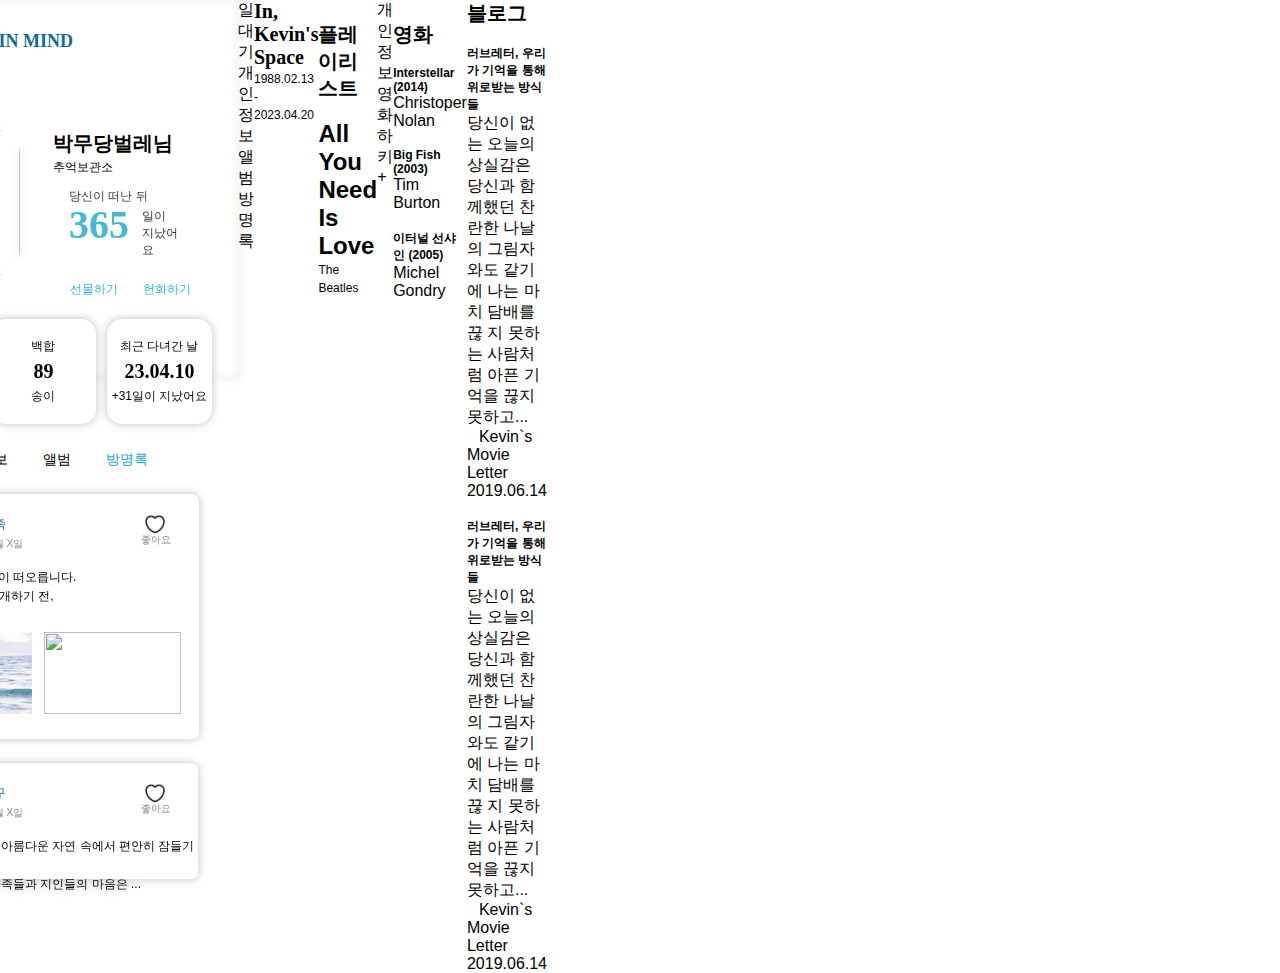
==== index.html @ 976b5503 "Merge pull request #5 from dmfgggg/dahyun" ====
<!DOCTYPE html>
<html lang="ko">

<head>
    <meta charset="UTF-8">
    <meta http-equiv="X-UA-Compatible" content="IE=edge">
    <meta name="viewport" content="width=device-width, initial-scale=1.0">

    <title>LikeLion IDEATON</title>
    <link rel="stylesheet" href="https://cdnjs.cloudflare.com/ajax/libs/font-awesome/5.15.3/css/all.min.css" />
    <link rel="stylesheet" href="style/info.css">
    <link rel="stylesheet" href="style/index.css">
</head>

<body>
    <div class="main_banner">
        <div class="title__section">
            <i class="fa-solid fa-bars"></i>
            <h2 class="logo">IN MIND</h2>
        </div>
        <!-- Image__section -->
        <div class="image__section">
            <img class="rectangle" src="/imgs/Rectangle.png" alt="">
            <img class="profile__image" src="/imgs/profile.png" alt="">
            <div>
                <h1 class="title kbolder">박무당벌레님</h1>
                <span class="subtitle kbolder">추억보관소</span>
                <div class="day__section">
                    <span class="day__check">당신이 떠난 뒤</span>
                    <div class="day__title">
                        <h5 class="day__detail">365</h5>
                        <div class="day__description">
                            <span>일이<br>지났어요</span>
                        </div>
                    </div>
                </div>
                <div class="gift__section">
                    <button class="gift__button">
                        <span>선물하기</span>
                    </button>
                    <button class="gift__button">
                        <span>헌화하기</span>
                    </button>

                </div>
            </div>
            <div class="box__section">
                <div class="day__box">
                    <span class="box__title">방명록</span>
                    <h4 class="box__content title kbolder">36</h4>
                    <span class="box__description">분이 남기셨어요</span>
                </div>
                <div class="day__box">
                    <span class="box__title">백합</span>
                    <h4 class="box__content title kbolder">89</h4>
                    <span class="box__description">송이</span>
                </div>
                <div class="day__box">
                    <span class="box__title">최근 다녀간 날</span>
                    <h4 class="box__content title kbolder">23.04.10</h4>
                    <span class="box__description">+31일이 지났어요</span>
                </div>
            <!-- Category__section -->
            </div>

            <div class="box__category">
                <p class="category">일대기</p>
                <p class="category">개인정보</p>
                <p class="category">앨범</p>
                <p class="category__btn">방명록</p>
            </div>
            <div class="box__guest">
                <!-- <span class="circle" >
                    <img class="guest__profile"src=/imgs/guest1crop.jpg alt="">
                </span> -->
                <div class="guest__intro">
                    <img class="guest__profile"src=/imgs/guest1crop.png alt="">
                    <div class="guest__info col">
                        <span class="context1 context3">⭐님</span>
                        <span class="context1_bold ">가족</span>
                        <img class="heart"src=/imgs/heart.png><br>
                        <span class="context2 context3 grey">202X년 X월 X일</span>
                        <span class="context2 grey good">좋아요</span> 
                    </div>
                </div>
                  
                <div class="guest__text">
                    <span class="context1">
                        당신을 생각하면 봄이 떠오릅니다.<br>
                        4월 초 아직 봄이 만개하기 전,</span><br>
                    <span class="context1 grey">더보기</span>
                <div class="image__box">
                    <img class="image__family" src=/imgs/가족1.jpg >
                    <img class="image__family" src=/imgs/가족2.jpg >
                </div>
                </div>
                      
            </div>
            <div class="box__guest2">
                <!-- <div class="circle" >
                    <img class="guest__profile"src=/imgs/guest2.jpg>
                </div> -->
                <div class="guest__intro">
                    <img class="guest__profile"src=/imgs/guest2crop.png alt="">
                    <div class="guest__info col">
                        <span class="context1 context3">❤️님</span>
                        <span class="context1_bold">친구</span>
                        <img class="heart"src=/imgs/heart.png><br>
                        <span class="context2 context3 grey">202X년 X월 X일</span>
                        <span class="context2 grey good">좋아요</span><br>
                    
                    </div>
                </div>
                  
                <div class="guest__text">
                    <span class="context1">
                        사랑하는 내 친구가 아름다운 자연 속에서 편안히 잠들기를 <br>
                        바랍니다. 친구의 가족들과 지인들의 마음은 ... </span>
                </div>
            </div>
        </span>

        </div>
    </div>
    <!-- 공백 -->
    <div class="margin"></div>
    <!-- NAVIGATION -->
    <div class="tab">
        <li>일대기</li>
        <li class="now">개인정보</li>
        <li>앨범</li>
        <li>방명록</li>
    </div>

    
    <!-- INFO SECTION -->
    <div class="info">
        <h1 class="title Ebolder info__title">In, Kevin's Space</h1>
        <span class="subtitle info__description">1988.02.13 - 2023.04.20</span>
    </div>
    <!-- Playlist -->
    <div class="playlist">
        <div class="playlist__title">
            <i class="fa-solid fa-compact-disc"></i>
            <h4 class="title kbolder">플레이리스트</h4>
        </div>
        <div class="playlist__widget">
            <img class="album" src="imgs/album.jpeg" alt="">
            <img class="record" src="imgs/lppan.png" alt="">
            <div class="playlist__info">
                <h2 class="music__title">All You Need Is Love</h2>
                <span class="music__writer subtitle">The Beatles</span>
                <div class="playbar">
                    <i class="fa-solid fa-backward-fast"></i>
                    <i class="fa-solid fa-pause"></i>
                    <i class="fa-solid fa-forward-fast"></i>
                </div>
            </div>
        </div>
    </div>
    <div class="bordersection">
    </div>

    <div class="info__nav">
        <li class="info__btn">개인정보</li>
        <li class="info__clicked">영화</li>
        <li class="info__btn">하키</li>
        <li class="info__btn">+</li>
    </div>
    <!-- 영화 파트 -->

    <div class="movie__section">
        <div class="section__title">
            <i class="fa-solid fa-film"></i>
            <h4 class="title kbolder">영화</h4>
        </div>
        <div class="card__section">
            <div class="movie__card">
                <img class="movie__img" src="imgs/Interstellar.jpeg" alt="">
                <div class="movie__description">
                    <h4 class="movie__title subtitle">Interstellar (2014)</h4>
                    <span class="movie__director">Christoper Nolan</span>
                </div>
            </div>

            <div class="movie__card">
                <img class="movie__img" src="imgs/bigfish.jpeg" alt="">
                <div class="movie__description">
                    <h4 class="movie__title subtitle">Big Fish (2003)</h4>
                    <span class="movie__director">Tim Burton</span>
                </div>
            </div>
            <div class="movie__card">
                <img class="movie__img" src="imgs/eternal.jpeg" alt="">
                <div class="movie__description">
                    <h4 class="movie__title subtitle">이터널 선샤인 (2005)</h4>
                    <span class="movie__director">Michel Gondry</span>
                </div>
            </div>
        </div>

    </div>
    <!-- border -->
    <div class="bordersection"></div>
    <!-- blog -->
    <div class="blog__section">
        <div class="section__title">
            <i class="fa-regular fa-pen-to-square"></i>
            <h4 class="title kbolder">블로그</h4>
        </div>
        <div class="blog__card">
            <img class="blog__image" src="imgs/loveletter.jpeg" alt="">
            <div class="blog__description">
                <h4 class="subtitle">
                    러브레터, 우리가 기억을 통해 위로받는 방식들
                </h4>
                <p class="blog__summary">
                    당신이 없는 오늘의 상실감은 당신과 함께했던 찬란한 나날의 그림자와도 같기에 나는 마치 담배를 끊 지 못하는 사람처럼 아픈 기억을 끊지 못하고...
                </p>
                <div class="blog__writer">
                    <span class="sns">
                        <i class="fa-brands fa-blogger"></i>Kevin`s Movie Letter
                    </span>
                    <span class="date">2019.06.14</span>
                </div>
            </div>
        </div>

        <div class="blog__card">
            <img class="blog__image" src="imgs/loveletter.jpeg" alt="">
            <div class="blog__description">
                <h4 class="subtitle">
                    러브레터, 우리가 기억을 통해 위로받는 방식들
                </h4>
                <p class="blog__summary">
                    당신이 없는 오늘의 상실감은 당신과 함께했던 찬란한 나날의 그림자와도 같기에 나는 마치 담배를 끊 지 못하는 사람처럼 아픈 기억을 끊지 못하고...
                </p>
                <div class="blog__writer">
                    <span class="sns">
                        <i class="fa-brands fa-blogger"></i>Kevin`s Movie Letter
                    </span>
                    <span class="date">2019.06.14</span>
                </div>
            </div>
        </div>
    </div>

    <script src="https://kit.fontawesome.com/4b1b744422.js" crossorigin="anonymous"></script>
</body>

</html>
---- style/info.css ----
:root {
    --primary: #19A7CE;
    --primary_darky: #146C94;
    --textgray: #908787;
    --black: #000000;
    --white: #ffffff;
}

* {
    padding: 0;
    margin: 0;
    box-sizing: border-box;
}

li,
ul {
    list-style: none;
}

.bordersection {
    display: flex;
    justify-content: center;
    width: 100%;
    height: 0.5px;
    background-color: var(--primary);
    margin-top: 30px;
}

/* English font - regular */
@font-face {
    font-family: 'ENG_regular';
    unicode-range: U+0000-007F;
    src: url('/fonts/NotoSans-Regular.ttf');
}

@font-face {
    font-family: 'ENG_lighter';
    src: url('/fonts/NotoSans-Light.ttf');
}

/* English font - bold */
@font-face {
    font-family: 'ENG_bold';
    src: url('/fonts/NotoSans-Bold.ttf');
}

/* Korean font - regular */
@font-face {
    font-family: 'KR_regular';
    unicode-range: U+AC00-D7AF;
    src: url('/fonts/NotoSansKR-Regular.otf');
}

@font-face {
    font-family: 'KR_thin';
    unicode-range: U+0000-007F;
    src: url('/fonts/NotoSansKR-Thin.otf');
}

/* Korean font - bold */
@font-face {
    font-family: 'KR_bold';
    unicode-range: U+AC00-D7AF;
    src: url('/fonts/NotoSansKR-Bold.otf');
}

@font-face {
    font-family: 'KR_lighter';
    unicode-range: U+AC00-D7AF;
    src: url('/fonts/NotoSansKR-Light.otf');
}

/* Apply the font families to the respective language scripts */
* {
    padding: 0;
    margin: 0;
    box-sizing: border-box;
}

:root {
    width: 393px;
    height: 852px;
}

body {
    font-family: 'ENG_regular', 'KR_regular', sans-serif;
}

/* 한글인데 bold,light적용시켜주려면 다음 클래스 적용 */
.kbolder {
    font-family: 'KR_bold';
}

.klighter {
    font-family: 'KR_lighter';
}

/* 영어인데 bold,light적용시켜주려면 다음 클래스 적용 */
.Ebolder {
    font-family: 'ENG_bold';
}

.Elighter {
    font-family: 'ENG_lighter';
}


h1 {
    font-size: 20px;

}

.title {
    font-size: 20px;
}

.subtitle {
    font-size: 12px;
}

.category {
    font-size: 14px;
}

.context1 {
    font-size: 12px;
}

.context2 {
    font-size: 10px;
}


/* mainBanner */

.main_banner {
    width: 393px;
    height: 379px;
    position: relative;
    padding: 29px 29px 0px 29px;
    /* 80% */
}

.rectangle {
    object-fit: cover;
    position: absolute;
    top: 0;
    left: 0;
    width: 393px;
    height: 379px;
    z-index: -1;
    filter: blur(3px);
}



.title__section {
    display: flex;
    width: 204px;
    height: 24px;
    justify-content: flex-start;
    gap: 110px;
    align-items: center;
}

.fa-solid {
    font-size: 18px;
}

.logo {
    text-align: center;
    color: var(--primary_darky);
    font-size: 18px;
    font-family: 'ENG_bold';
}

.image__section {
    display: flex;
    margin-top: 77px;
    gap: 33px;
}

.profile__image {
    width: 145px;
    height: 145px;
    object-fit: cover;
    border-radius: 24px;
    filter: drop-shadow(0px 0px 4px rgba(0, 0, 0, 0.25));
}

.day__section {
    width: 156px;
    height: 76px;
    background-color: var(--white);
    opacity: 0.8;
    border-radius: 10px;
    padding-top: 2px;
    padding-left: 16px;
    padding-bottom: 12px;
    padding-right: 13px;
    margin-top: 8px;
}

.day__check {
    font-size: 12px;
}

.day__title {
    display: flex;
    align-items: center;
    gap: 13px;
}

.day__detail {
    font-family: 'KR_thin';
    font-size: 40px;
    line-height: 40px;
    color: var(--primary);
}

.day__description {
    width: 45px;
    height: 34px;
    font-size: 12px;
}

.gift__section {
    margin-top: 16px;
    width: 156px;
    display: flex;
    justify-content: center;
    gap: 8px;

}


.gift__button {
    display: flex;
    align-items: center;
    justify-content: center;
    width: 65px;
    height: 26px;
    border-radius: 99px;
    font-size: 12px;
    font-family: 'KR_bold';
    color: var(--primary);
    background-color: var(--white);
    opacity: 0.85;
    border: none;

}



.box__section {
    position: absolute;
    bottom: -45px;
    display: flex;
    gap: 11px;

}

.day__box {
    width: 105px;
    height: 105px;
    background-color: var(--white);
    border-radius: 15px;
    display: flex;
    flex-direction: column;
    align-items: center;
    justify-content: center;
    gap: 5px;
    filter: drop-shadow(0px 0px 4px rgba(0, 0, 0, 0.25));
}

.box__title {
    font-size: 12px;
    font-family: 'KR_bold';
}

.box__description {
    font-size: 12px;
}


.box__category {
    position: absolute;
    bottom: -90px;
    display: flex;
    gap: 35px;
}

.hr2 {
    border : 0;
    background-color: #19A7CE;
    width: 55px;
    height: 2px;
    position: absolute;
    left: 233px;
    top: 479px;
}

.box__guest {
    width: 324px;
    height: 245px;
    background-color: #ffffff;
    border-radius: 7px;
    position:absolute;
    bottom: -360px;
    filter: drop-shadow(0px 0px 4px rgba(0, 0, 0, 0.25));
}

.box__guest2 {
    position: absolute;
    width: 323px;
    height: 116px;
    background-color: #ffffff;
    border-radius: 7px;
    bottom: -500px;
    filter: drop-shadow(0px 0px 4px rgba(0, 0, 0, 0.25));
}

.guest__intro {
    padding-left: 20px;
    padding-top: 20px;
    display : flex;
}


.guest__text {
    padding-left: 20px;
    padding-top: 2px;
}

.guest__heart {
    padding-top: 20px;
}

hr {
    border : 0;
    background-color: #19A7CE;
    width: 286.86px;
    height: 1px;
    position: absolute;
    left: 20px;
}



.heart {
    height: 20px;
    position: absolute;
    left: 270px;
}

.good {
    position: absolute;
    left: 266px;
}
/* 
.circle {
    width: 51px;
    height: 51px;
} */


 .guest__profile {
    width: 51px;
    height: 51px;
} 

.image__box {
    position: absolute;
    bottom: 25px;
    display: flex;
    gap: 12px;
}

.image__family{
    width: 137px;
    height: 82px;
=======
/* tab */

.margin {
    width: 100%;
    height: 81px;
}

.tab {
    display: flex;
    padding-left: 29px;
    padding-right: 29px;
    gap: 30px;
}

.tab li {
    font-size: 14px;
}

.now {
    font-family: 'KR_bold';
    color: var(--primary);
    text-decoration: underline;
    text-underline-offset: 5px;
    text-decoration-thickness: 2px;
}

/* info */

.info {
    width: 100%;
    margin-top: 32px;
    padding-left: 29px;
    padding-right: 29px;
}

.info__title {
    color: var(--primary_darky);
}

.info__description {
    color: var(--primary);
}



.playlist {
    display: flex;
    flex-direction: column;
    gap: 15px;
    width: 100%;
    padding-left: 29px;
    padding-right: 29px;
}

.playlist__title {
    margin-top: 27px;
    display: flex;
    align-items: center;
    gap: 6px;
    color: var(--primary_darky);
}

.playlist__widget {
    width: 100%;
    height: 116px;
    border-radius: 10px;
    box-shadow: 0px 0px 4px rgba(0, 0, 0, 0.25);
    display: flex;
    padding-top: 15px;
    padding-bottom: 15px;
    padding-left: 15px;
    padding-right: 15px;
    position: relative;
    gap: 55px;
}

.album {
    object-fit: cover;
    width: 90px;
    height: 90px;
    border-radius: 10px;
    filter: drop-shadow(4px 2px 4px rgba(0, 0, 0, 0.2));
}

.record {
    width: 90px;
    height: 90px;
    object-fit: contain;
    position: absolute;
    left: 60px;
    z-index: -1;
}


.playlist__info {
    display: flex;
    flex-direction: column;
    justify-content: center;
    align-items: center;
    gap: 3px;
}

.music__title {
    font-size: 15px;
}

.music__writer {
    color: var(--textgray);
}

.playbar {
    display: flex;
    margin-top: 4px;
    gap: 22px;
}

.playbar i {
    font-size: 23px;
}


.info__nav {
    margin-top: 18px;
    display: flex;
    padding-left: 29px;
    padding-right: 29px;
    gap: 10px;
}

.info__btn {
    display: flex;
    align-items: center;
    justify-content: center;
    width: 70px;
    border-radius: 99px;
    height: 25px;
    padding: 4px;
    border: 0.5px solid var(--textgray);
    font-size: 14px;
    font-family: 'KR_lighter';
    color: var(--textgray);
}

.info__clicked {
    display: flex;
    align-items: center;
    justify-content: center;
    border-radius: 99px;
    width: 70px;
    font-size: 14px;
    color: var(--primary);
    border: 1px solid var(--primary);
}

/* MOVIE SECTION */

.movie__section {
    margin-top: 23px;
    padding-left: 29px;
    padding-right: 29px;
}


.card__section {
    display: flex;
    padding-bottom: 12px;
    gap: 15px;
    overflow: scroll;
}

.movie__card {
    display: flex;
    width: 118px;
    flex-direction: column;

}

.movie__img {
    width: 118px;
    height: 175px;
    object-fit: cover;
    border-radius: 10px;
    filter: drop-shadow(0px 0px 4px rgba(0, 0, 0, 0.25));
}


.section__title {
    display: flex;
    align-items: center;
    gap: 6px;
    color: var(--primary_darky);
    margin-bottom: 15px;
}

.movie__description {
    display: flex;
    flex-direction: column;
    justify-content: center;
    align-items: center;
}

.movie__title {}

.movie__director {
    font-size: 10px;
    color: var(--textgray);
}

/* BLOG SECTION */

.blog__section {
    display: flex;
    flex-direction: column;
    position: relative;
    margin-top: 23px;
    padding-left: 29px;
    padding-right: 29px;
}

.blog__card {
    display: flex;
    width: 370px;
    height: 100px;
    gap: 7px;
    padding-right: 20px;
    box-shadow: 0px 0px 4px rgba(0, 0, 0, 0.25);
    margin-bottom: 15px;
    overflow: hidden;
}

.blog__image {
    width: 85px;
    height: 100px;
    object-fit: cover;
}

.blog__description {
    display: flex;
    height: 100px;
    flex-direction: column;
    justify-content: space-between;
    padding-bottom: 5px;
    padding-top: 5px;
}

.blog__summary {
    font-size: 10px;
    color: var(--textgray);
}


.blog__writer {
    display: flex;
    justify-content: space-between;
    align-items: center;
    font-size: 10px;
    font-family: 'KR_thin';
}

.sns {
    color: var(--primary);
}

.date {
    color: var(--textgray);

}
---- style/index.css ----
:root {
    --primary: #19A7CE;
    --primary_darky: #146C94;
    --textgray: #908787;
    --black: #000000;
    --white: #ffffff;
}

/* English font - regular */
@font-face {
    font-family: 'ENG_regular';
    unicode-range: U+0000-007F;
    src: url('/fonts/NotoSans-Regular.ttf');
}

@font-face {
    font-family: 'ENG_lighter';
    unicode-range: U+0000-007F;
    src: url('/fonts/NotoSans-Light.ttf');
}

/* English font - bold */
@font-face {
    font-family: 'ENG_bold';
    unicode-range: U+0000-007F;
    src: url('/fonts/NotoSans-Bold.ttf');
}

/* Korean font - regular */
@font-face {
    font-family: 'KR_regular';
    unicode-range: U+AC00-D7AF;
    src: url('/fonts/NotoSansKR-Regular.otf');
}

/* Korean font - bold */
@font-face {
    font-family: 'KR_bold';
    src: url('/fonts/NotoSansKR-Bold.otf');
}


@font-face {
    font-family: 'KR_lighter';
    unicode-range: U+AC00-D7AF;
    src: url('/fonts/NotoSansKR-Light.otf');
}

/* Apply the font families to the respective language scripts */
* {
    padding: 0;
    margin: 0;
    box-sizing: border-box
}

:root {
    width: 393px;
    height: 852px;
}

body {
    font-family: 'ENG_regular', 'KR_regular', sans-serif;
    width: 393px;
    height: 852px;
    display: flex;
    justify-content: center;
    /* border: 1px solid black; */

}

/* 한글인데 bold,light적용시켜주려면 다음 클래스 적용 */
.kbolder {
    font-family: 'KR_bolder';
}

.klighter {
    font-family: 'KR_lighter';
}

/* 영어인데 bold,light적용시켜주려면 다음 클래스 적용 */
.Ebolder {
    font-family: 'ENG_bolder';
}

.Elighter {
    font-family: 'ENG_lighter';
}


h1 {
    font-size: 20px;

}

.title {
    font-size: 20px;
}

.subtitle {
    font-size: 12px;
}

.category {
    font-size: 14px;
    background-color: var(--white);
}

.context1 {
    font-size: 12px;
}

.context2 {
    font-size: 10px;
}

.category__btn {
    font-size:  14px;
    font-family: 'KR_bold';
    src: url('/fonts/NotoSansKR-Bold.otf');
    color: #19A7CE;
    background-color: var(--white); 
}

/* .category__btn {
    font-size:  14px;
    font-family: 'KR_regular';
    unicode-range: U+AC00-D7AF;
    src: url('/fonts/NotoSansKR-Regular.otf');
    color:#000000;
    background-color: var(--white); 
}

.category__btn :active{
    font-size:  14px;
    font-family: 'KR_bold';
    unicode-range: U+AC00-D7AF;
    src: url('/fonts/NotoSansKR-Bold.otf');
    color:#19A7CE;
    background-color: var(--white); 
}

.category__btn :visited{
    font-size:  14px;
    font-family: 'KR_bold';
    unicode-range: U+AC00-D7AF;
    src: url('/fonts/NotoSansKR-Bold.otf');
    color:#19A7CE;
    background-color: var(--white); 

} */

.context3 {
    margin-left: 5px;
}

.context1_bold {
    font-family : 'KR_bold';
    src: url('/fonts/NotoSansKR-Bold.otf');
    font-size: 12px;
    color: #146C94;
}

.grey{
    color: #908787;
}
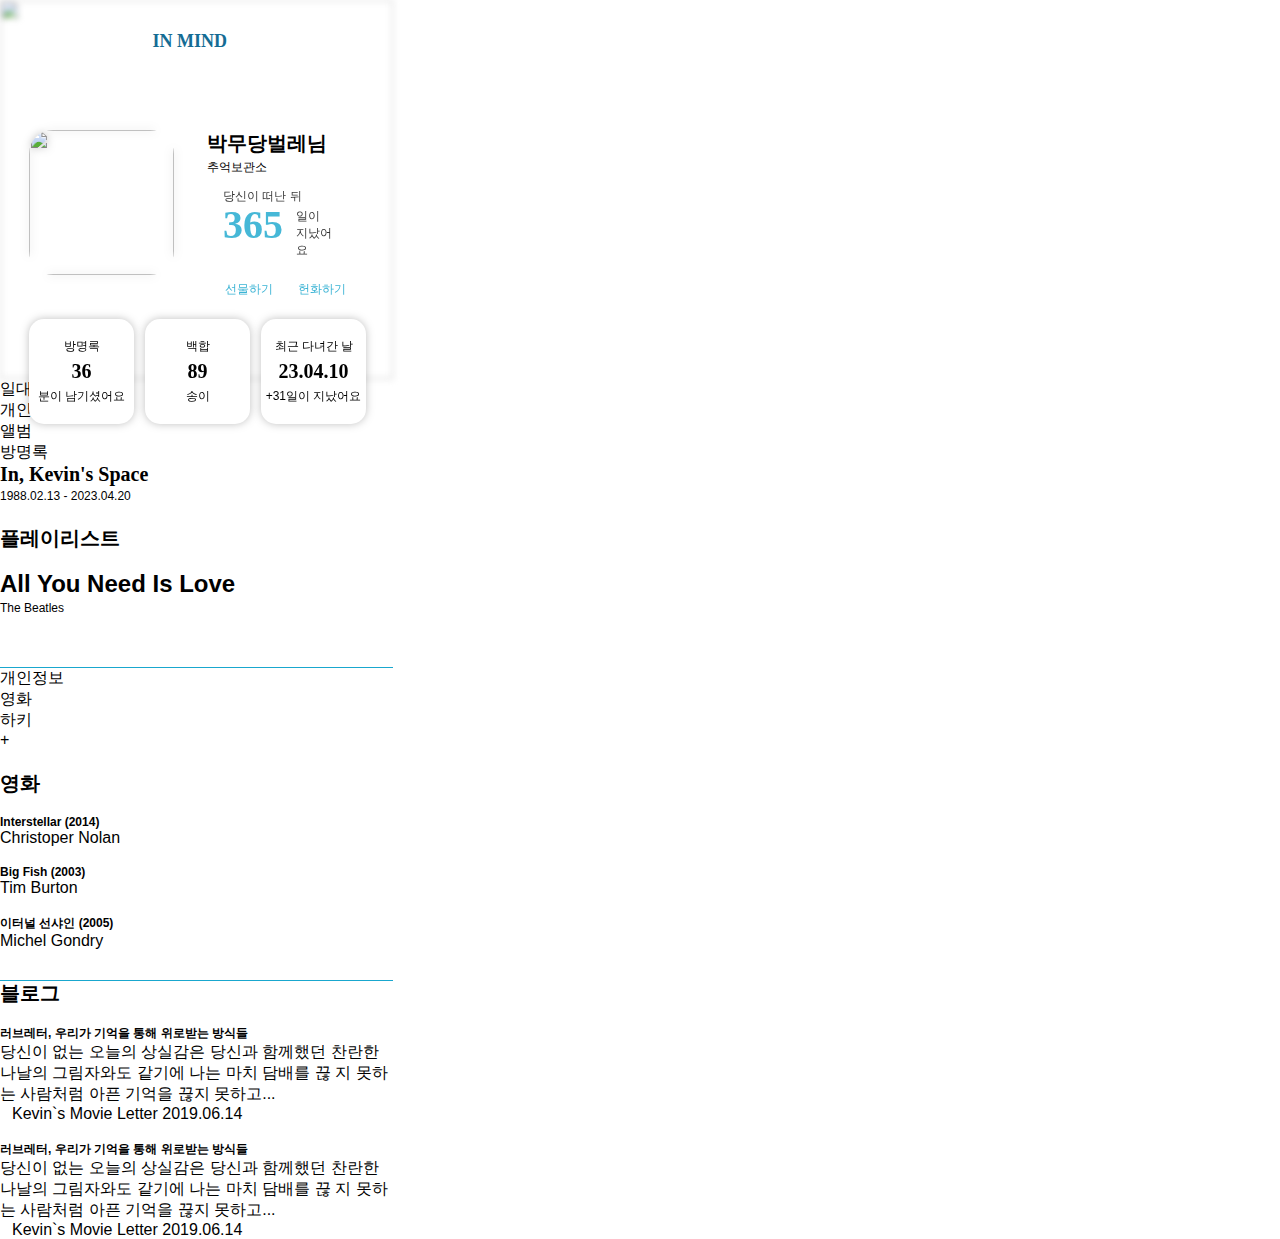
==== commit 10ac6fc2: "yeonsoo the end" ====
--- a/index.html
+++ b/index.html
@@ -9,7 +9,6 @@
     <title>LikeLion IDEATON</title>
     <link rel="stylesheet" href="https://cdnjs.cloudflare.com/ajax/libs/font-awesome/5.15.3/css/all.min.css" />
     <link rel="stylesheet" href="style/info.css">
-    <link rel="stylesheet" href="style/index.css">
 </head>
 
 <body>
@@ -60,66 +59,7 @@
                     <h4 class="box__content title kbolder">23.04.10</h4>
                     <span class="box__description">+31일이 지났어요</span>
                 </div>
-            <!-- Category__section -->
             </div>
-
-            <div class="box__category">
-                <p class="category">일대기</p>
-                <p class="category">개인정보</p>
-                <p class="category">앨범</p>
-                <p class="category__btn">방명록</p>
-            </div>
-            <div class="box__guest">
-                <!-- <span class="circle" >
-                    <img class="guest__profile"src=/imgs/guest1crop.jpg alt="">
-                </span> -->
-                <div class="guest__intro">
-                    <img class="guest__profile"src=/imgs/guest1crop.png alt="">
-                    <div class="guest__info col">
-                        <span class="context1 context3">⭐님</span>
-                        <span class="context1_bold ">가족</span>
-                        <img class="heart"src=/imgs/heart.png><br>
-                        <span class="context2 context3 grey">202X년 X월 X일</span>
-                        <span class="context2 grey good">좋아요</span> 
-                    </div>
-                </div>
-                  
-                <div class="guest__text">
-                    <span class="context1">
-                        당신을 생각하면 봄이 떠오릅니다.<br>
-                        4월 초 아직 봄이 만개하기 전,</span><br>
-                    <span class="context1 grey">더보기</span>
-                <div class="image__box">
-                    <img class="image__family" src=/imgs/가족1.jpg >
-                    <img class="image__family" src=/imgs/가족2.jpg >
-                </div>
-                </div>
-                      
-            </div>
-            <div class="box__guest2">
-                <!-- <div class="circle" >
-                    <img class="guest__profile"src=/imgs/guest2.jpg>
-                </div> -->
-                <div class="guest__intro">
-                    <img class="guest__profile"src=/imgs/guest2crop.png alt="">
-                    <div class="guest__info col">
-                        <span class="context1 context3">❤️님</span>
-                        <span class="context1_bold">친구</span>
-                        <img class="heart"src=/imgs/heart.png><br>
-                        <span class="context2 context3 grey">202X년 X월 X일</span>
-                        <span class="context2 grey good">좋아요</span><br>
-                    
-                    </div>
-                </div>
-                  
-                <div class="guest__text">
-                    <span class="context1">
-                        사랑하는 내 친구가 아름다운 자연 속에서 편안히 잠들기를 <br>
-                        바랍니다. 친구의 가족들과 지인들의 마음은 ... </span>
-                </div>
-            </div>
-        </span>
-
         </div>
     </div>
     <!-- 공백 -->
@@ -131,7 +71,6 @@
         <li>앨범</li>
         <li>방명록</li>
     </div>
-
     
     <!-- INFO SECTION -->
     <div class="info">
@@ -198,7 +137,6 @@
                 </div>
             </div>
         </div>
-
     </div>
     <!-- border -->
     <div class="bordersection"></div>
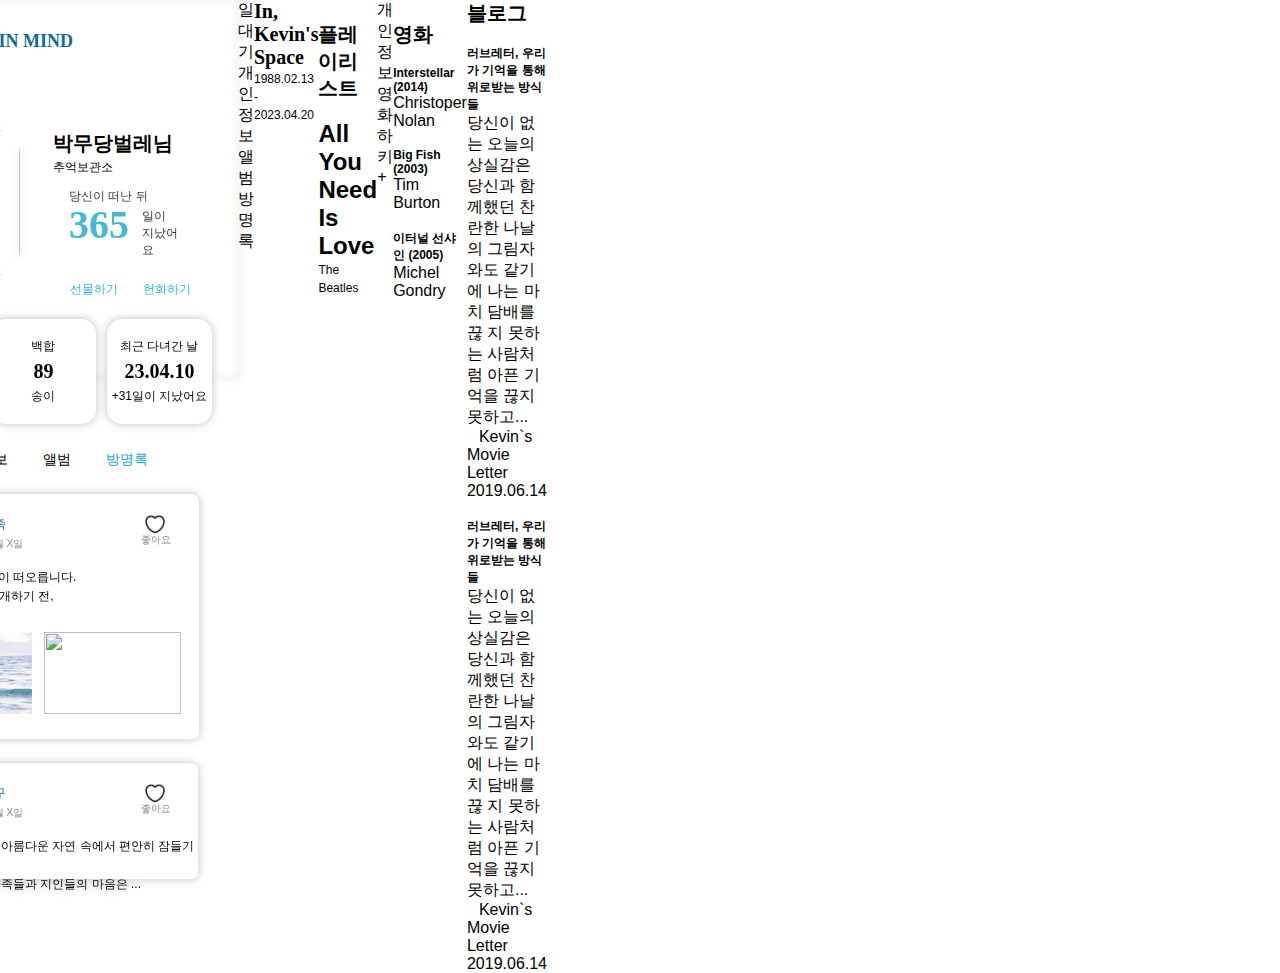
==== commit 4e9b3a8f: "Merge branch 'main' into main" ====
--- a/index.html
+++ b/index.html
@@ -9,6 +9,7 @@
     <title>LikeLion IDEATON</title>
     <link rel="stylesheet" href="https://cdnjs.cloudflare.com/ajax/libs/font-awesome/5.15.3/css/all.min.css" />
     <link rel="stylesheet" href="style/info.css">
+    <link rel="stylesheet" href="style/index.css">
 </head>
 
 <body>
@@ -59,7 +60,66 @@
                     <h4 class="box__content title kbolder">23.04.10</h4>
                     <span class="box__description">+31일이 지났어요</span>
                 </div>
-            </div>
+            <!-- Category__section -->
+            </div>
+
+            <div class="box__category">
+                <p class="category">일대기</p>
+                <p class="category">개인정보</p>
+                <p class="category">앨범</p>
+                <p class="category__btn">방명록</p>
+            </div>
+            <div class="box__guest">
+                <!-- <span class="circle" >
+                    <img class="guest__profile"src=/imgs/guest1crop.jpg alt="">
+                </span> -->
+                <div class="guest__intro">
+                    <img class="guest__profile"src=/imgs/guest1crop.png alt="">
+                    <div class="guest__info col">
+                        <span class="context1 context3">⭐님</span>
+                        <span class="context1_bold ">가족</span>
+                        <img class="heart"src=/imgs/heart.png><br>
+                        <span class="context2 context3 grey">202X년 X월 X일</span>
+                        <span class="context2 grey good">좋아요</span> 
+                    </div>
+                </div>
+                  
+                <div class="guest__text">
+                    <span class="context1">
+                        당신을 생각하면 봄이 떠오릅니다.<br>
+                        4월 초 아직 봄이 만개하기 전,</span><br>
+                    <span class="context1 grey">더보기</span>
+                <div class="image__box">
+                    <img class="image__family" src=/imgs/가족1.jpg >
+                    <img class="image__family" src=/imgs/가족2.jpg >
+                </div>
+                </div>
+                      
+            </div>
+            <div class="box__guest2">
+                <!-- <div class="circle" >
+                    <img class="guest__profile"src=/imgs/guest2.jpg>
+                </div> -->
+                <div class="guest__intro">
+                    <img class="guest__profile"src=/imgs/guest2crop.png alt="">
+                    <div class="guest__info col">
+                        <span class="context1 context3">❤️님</span>
+                        <span class="context1_bold">친구</span>
+                        <img class="heart"src=/imgs/heart.png><br>
+                        <span class="context2 context3 grey">202X년 X월 X일</span>
+                        <span class="context2 grey good">좋아요</span><br>
+                    
+                    </div>
+                </div>
+                  
+                <div class="guest__text">
+                    <span class="context1">
+                        사랑하는 내 친구가 아름다운 자연 속에서 편안히 잠들기를 <br>
+                        바랍니다. 친구의 가족들과 지인들의 마음은 ... </span>
+                </div>
+            </div>
+        </span>
+
         </div>
     </div>
     <!-- 공백 -->
@@ -71,6 +131,7 @@
         <li>앨범</li>
         <li>방명록</li>
     </div>
+
     
     <!-- INFO SECTION -->
     <div class="info">
@@ -137,6 +198,7 @@
                 </div>
             </div>
         </div>
+
     </div>
     <!-- border -->
     <div class="bordersection"></div>
--- a/style/index.css
+++ b/style/index.css
@@ -0,0 +1,165 @@
+:root {
+    --primary: #19A7CE;
+    --primary_darky: #146C94;
+    --textgray: #908787;
+    --black: #000000;
+    --white: #ffffff;
+}
+
+/* English font - regular */
+@font-face {
+    font-family: 'ENG_regular';
+    unicode-range: U+0000-007F;
+    src: url('/fonts/NotoSans-Regular.ttf');
+}
+
+@font-face {
+    font-family: 'ENG_lighter';
+    unicode-range: U+0000-007F;
+    src: url('/fonts/NotoSans-Light.ttf');
+}
+
+/* English font - bold */
+@font-face {
+    font-family: 'ENG_bold';
+    unicode-range: U+0000-007F;
+    src: url('/fonts/NotoSans-Bold.ttf');
+}
+
+/* Korean font - regular */
+@font-face {
+    font-family: 'KR_regular';
+    unicode-range: U+AC00-D7AF;
+    src: url('/fonts/NotoSansKR-Regular.otf');
+}
+
+/* Korean font - bold */
+@font-face {
+    font-family: 'KR_bold';
+    src: url('/fonts/NotoSansKR-Bold.otf');
+}
+
+
+@font-face {
+    font-family: 'KR_lighter';
+    unicode-range: U+AC00-D7AF;
+    src: url('/fonts/NotoSansKR-Light.otf');
+}
+
+/* Apply the font families to the respective language scripts */
+* {
+    padding: 0;
+    margin: 0;
+    box-sizing: border-box
+}
+
+:root {
+    width: 393px;
+    height: 852px;
+}
+
+body {
+    font-family: 'ENG_regular', 'KR_regular', sans-serif;
+    width: 393px;
+    height: 852px;
+    display: flex;
+    justify-content: center;
+    /* border: 1px solid black; */
+
+}
+
+/* 한글인데 bold,light적용시켜주려면 다음 클래스 적용 */
+.kbolder {
+    font-family: 'KR_bolder';
+}
+
+.klighter {
+    font-family: 'KR_lighter';
+}
+
+/* 영어인데 bold,light적용시켜주려면 다음 클래스 적용 */
+.Ebolder {
+    font-family: 'ENG_bolder';
+}
+
+.Elighter {
+    font-family: 'ENG_lighter';
+}
+
+
+h1 {
+    font-size: 20px;
+
+}
+
+.title {
+    font-size: 20px;
+}
+
+.subtitle {
+    font-size: 12px;
+}
+
+.category {
+    font-size: 14px;
+    background-color: var(--white);
+}
+
+.context1 {
+    font-size: 12px;
+}
+
+.context2 {
+    font-size: 10px;
+}
+
+.category__btn {
+    font-size:  14px;
+    font-family: 'KR_bold';
+    src: url('/fonts/NotoSansKR-Bold.otf');
+    color: #19A7CE;
+    background-color: var(--white); 
+}
+
+/* .category__btn {
+    font-size:  14px;
+    font-family: 'KR_regular';
+    unicode-range: U+AC00-D7AF;
+    src: url('/fonts/NotoSansKR-Regular.otf');
+    color:#000000;
+    background-color: var(--white); 
+}
+
+.category__btn :active{
+    font-size:  14px;
+    font-family: 'KR_bold';
+    unicode-range: U+AC00-D7AF;
+    src: url('/fonts/NotoSansKR-Bold.otf');
+    color:#19A7CE;
+    background-color: var(--white); 
+}
+
+.category__btn :visited{
+    font-size:  14px;
+    font-family: 'KR_bold';
+    unicode-range: U+AC00-D7AF;
+    src: url('/fonts/NotoSansKR-Bold.otf');
+    color:#19A7CE;
+    background-color: var(--white); 
+
+} */
+
+.context3 {
+    margin-left: 5px;
+}
+
+.context1_bold {
+    font-family : 'KR_bold';
+    src: url('/fonts/NotoSansKR-Bold.otf');
+    font-size: 12px;
+    color: #146C94;
+}
+
+.grey{
+    color: #908787;
+}
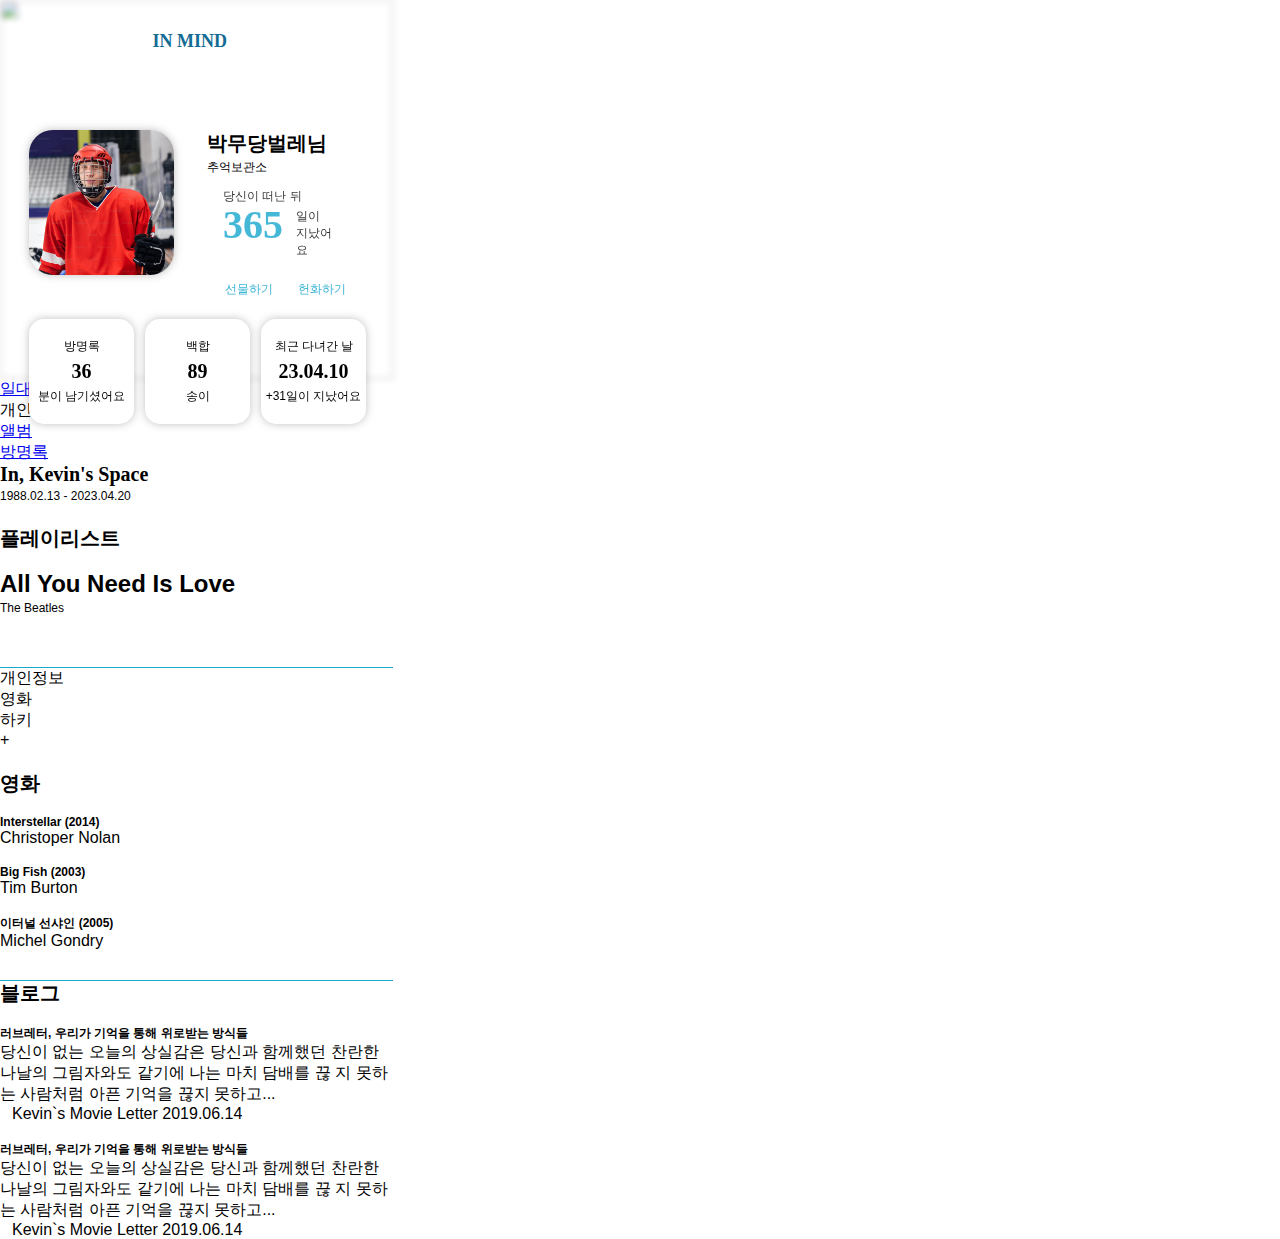
==== commit aea8d380: "완성" ====
--- a/index.html
+++ b/index.html
@@ -9,7 +9,6 @@
     <title>LikeLion IDEATON</title>
     <link rel="stylesheet" href="https://cdnjs.cloudflare.com/ajax/libs/font-awesome/5.15.3/css/all.min.css" />
     <link rel="stylesheet" href="style/info.css">
-    <link rel="stylesheet" href="style/index.css">
 </head>
 
 <body>
@@ -21,7 +20,7 @@
         <!-- Image__section -->
         <div class="image__section">
             <img class="rectangle" src="/imgs/Rectangle.png" alt="">
-            <img class="profile__image" src="/imgs/profile.png" alt="">
+            <img class="profile__image" src="/imgs/main_profile.png" alt="">
             <div>
                 <h1 class="title kbolder">박무당벌레님</h1>
                 <span class="subtitle kbolder">추억보관소</span>
@@ -60,79 +59,19 @@
                     <h4 class="box__content title kbolder">23.04.10</h4>
                     <span class="box__description">+31일이 지났어요</span>
                 </div>
-            <!-- Category__section -->
             </div>
-
-            <div class="box__category">
-                <p class="category">일대기</p>
-                <p class="category">개인정보</p>
-                <p class="category">앨범</p>
-                <p class="category__btn">방명록</p>
-            </div>
-            <div class="box__guest">
-                <!-- <span class="circle" >
-                    <img class="guest__profile"src=/imgs/guest1crop.jpg alt="">
-                </span> -->
-                <div class="guest__intro">
-                    <img class="guest__profile"src=/imgs/guest1crop.png alt="">
-                    <div class="guest__info col">
-                        <span class="context1 context3">⭐님</span>
-                        <span class="context1_bold ">가족</span>
-                        <img class="heart"src=/imgs/heart.png><br>
-                        <span class="context2 context3 grey">202X년 X월 X일</span>
-                        <span class="context2 grey good">좋아요</span> 
-                    </div>
-                </div>
-                  
-                <div class="guest__text">
-                    <span class="context1">
-                        당신을 생각하면 봄이 떠오릅니다.<br>
-                        4월 초 아직 봄이 만개하기 전,</span><br>
-                    <span class="context1 grey">더보기</span>
-                <div class="image__box">
-                    <img class="image__family" src=/imgs/가족1.jpg >
-                    <img class="image__family" src=/imgs/가족2.jpg >
-                </div>
-                </div>
-                      
-            </div>
-            <div class="box__guest2">
-                <!-- <div class="circle" >
-                    <img class="guest__profile"src=/imgs/guest2.jpg>
-                </div> -->
-                <div class="guest__intro">
-                    <img class="guest__profile"src=/imgs/guest2crop.png alt="">
-                    <div class="guest__info col">
-                        <span class="context1 context3">❤️님</span>
-                        <span class="context1_bold">친구</span>
-                        <img class="heart"src=/imgs/heart.png><br>
-                        <span class="context2 context3 grey">202X년 X월 X일</span>
-                        <span class="context2 grey good">좋아요</span><br>
-                    
-                    </div>
-                </div>
-                  
-                <div class="guest__text">
-                    <span class="context1">
-                        사랑하는 내 친구가 아름다운 자연 속에서 편안히 잠들기를 <br>
-                        바랍니다. 친구의 가족들과 지인들의 마음은 ... </span>
-                </div>
-            </div>
-        </span>
-
         </div>
     </div>
     <!-- 공백 -->
     <div class="margin"></div>
     <!-- NAVIGATION -->
     <div class="tab">
-        <li>일대기</li>
+        <li><a href="page1.html">일대기</a></li>
         <li class="now">개인정보</li>
-        <li>앨범</li>
-        <li>방명록</li>
+        <li><a href="album.html">앨범</a></li>
+        <li><a href="guestbook.html"> 방명록</a></li>
     </div>
 
-    
     <!-- INFO SECTION -->
     <div class="info">
         <h1 class="title Ebolder info__title">In, Kevin's Space</h1>
@@ -198,7 +137,6 @@
                 </div>
             </div>
         </div>
-
     </div>
     <!-- border -->
     <div class="bordersection"></div>
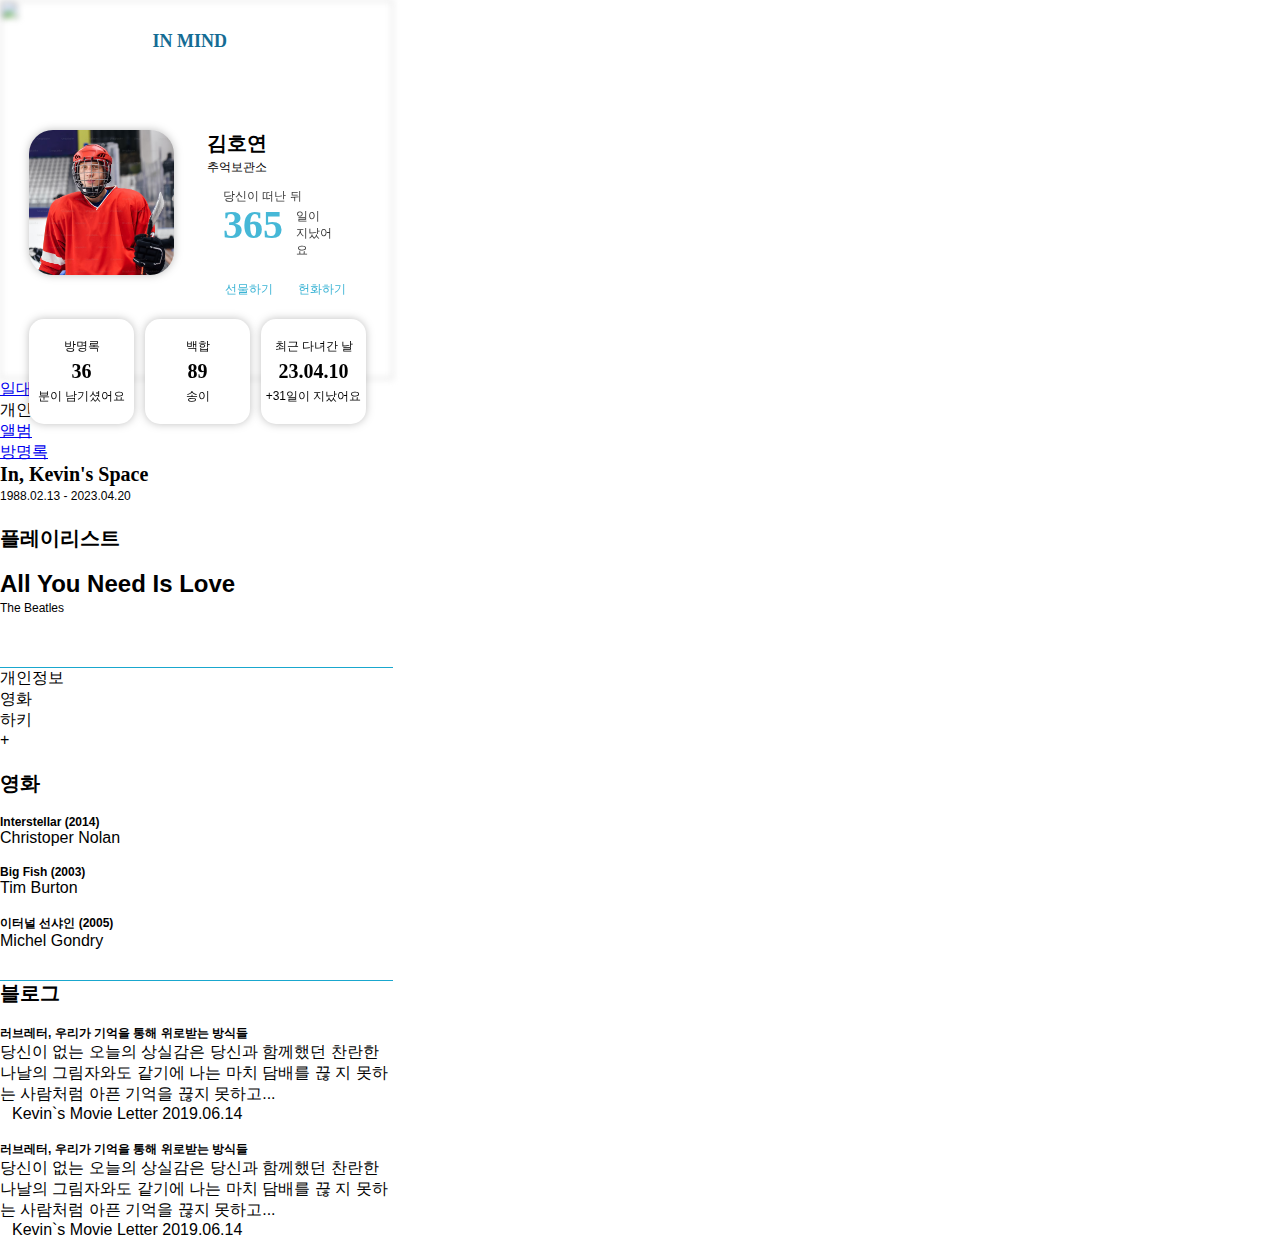
==== commit 7fd6843d: "이름변경" ====
--- a/index.html
+++ b/index.html
@@ -22,7 +22,7 @@
             <img class="rectangle" src="/imgs/Rectangle.png" alt="">
             <img class="profile__image" src="/imgs/main_profile.png" alt="">
             <div>
-                <h1 class="title kbolder">박무당벌레님</h1>
+                <h1 class="title kbolder">김호연</h1>
                 <span class="subtitle kbolder">추억보관소</span>
                 <div class="day__section">
                     <span class="day__check">당신이 떠난 뒤</span>
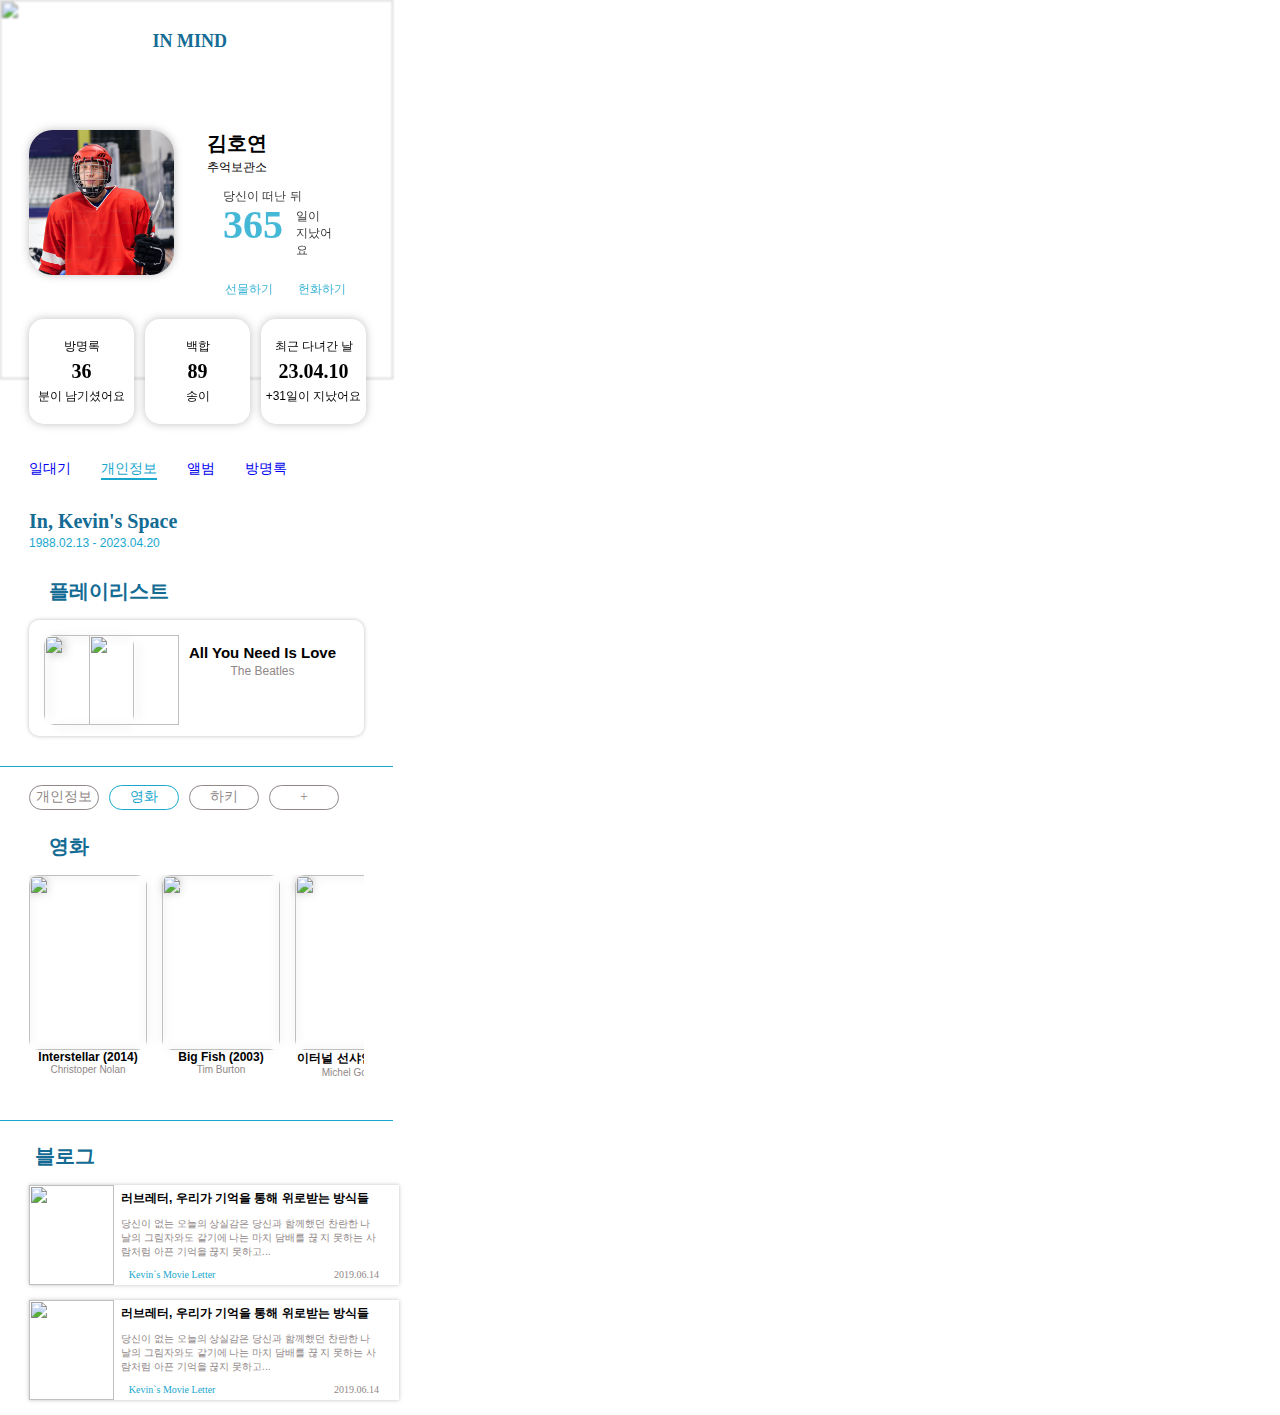
==== commit 8abc5a03: "index.html 위치변경" ====
--- a/index.html
+++ b/index.html
@@ -8,7 +8,7 @@
 
     <title>LikeLion IDEATON</title>
     <link rel="stylesheet" href="https://cdnjs.cloudflare.com/ajax/libs/font-awesome/5.15.3/css/all.min.css" />
-    <link rel="stylesheet" href="style/info.css">
+    <link rel="stylesheet" href="../style/info.css">
 </head>
 
 <body>
@@ -19,8 +19,8 @@
         </div>
         <!-- Image__section -->
         <div class="image__section">
-            <img class="rectangle" src="/imgs/Rectangle.png" alt="">
-            <img class="profile__image" src="/imgs/main_profile.png" alt="">
+            <img class="rectangle" src="../imgs/Rectangle.png" alt="">
+            <img class="profile__image" src="../imgs/main_profile.png" alt="">
             <div>
                 <h1 class="title kbolder">김호연</h1>
                 <span class="subtitle kbolder">추억보관소</span>
@@ -66,10 +66,10 @@
     <div class="margin"></div>
     <!-- NAVIGATION -->
     <div class="tab">
-        <li><a href="page1.html">일대기</a></li>
+        <li><a href="pages/page1.html">일대기</a></li>
         <li class="now">개인정보</li>
-        <li><a href="album.html">앨범</a></li>
-        <li><a href="guestbook.html"> 방명록</a></li>
+        <li><a href="pages/album.html">앨범</a></li>
+        <li><a href="pages/guestbook.html"> 방명록</a></li>
     </div>
 
     <!-- INFO SECTION -->
--- a/style/info.css
+++ b/style/info.css
@@ -12,6 +12,14 @@
     box-sizing: border-box;
 }
 
+a {
+    text-decoration: none;
+}
+
+a:visited {
+    color: inherit;
+}
+
 li,
 ul {
     list-style: none;
@@ -53,7 +61,6 @@
 
 @font-face {
     font-family: 'KR_thin';
-    unicode-range: U+0000-007F;
     src: url('/fonts/NotoSansKR-Thin.otf');
 }
 
@@ -129,7 +136,6 @@
 .context2 {
     font-size: 10px;
 }
-
 
 /* mainBanner */
 
@@ -149,10 +155,8 @@
     width: 393px;
     height: 379px;
     z-index: -1;
-    filter: blur(3px);
-}
-
-
+    filter: blur(1px);
+}
 
 .title__section {
     display: flex;
@@ -282,104 +286,6 @@
     font-size: 12px;
 }
 
-
-.box__category {
-    position: absolute;
-    bottom: -90px;
-    display: flex;
-    gap: 35px;
-}
-
-.hr2 {
-    border : 0;
-    background-color: #19A7CE;
-    width: 55px;
-    height: 2px;
-    position: absolute;
-    left: 233px;
-    top: 479px;
-}
-
-.box__guest {
-    width: 324px;
-    height: 245px;
-    background-color: #ffffff;
-    border-radius: 7px;
-    position:absolute;
-    bottom: -360px;
-    filter: drop-shadow(0px 0px 4px rgba(0, 0, 0, 0.25));
-}
-
-.box__guest2 {
-    position: absolute;
-    width: 323px;
-    height: 116px;
-    background-color: #ffffff;
-    border-radius: 7px;
-    bottom: -500px;
-    filter: drop-shadow(0px 0px 4px rgba(0, 0, 0, 0.25));
-}
-
-.guest__intro {
-    padding-left: 20px;
-    padding-top: 20px;
-    display : flex;
-}
-
-
-.guest__text {
-    padding-left: 20px;
-    padding-top: 2px;
-}
-
-.guest__heart {
-    padding-top: 20px;
-}
-
-hr {
-    border : 0;
-    background-color: #19A7CE;
-    width: 286.86px;
-    height: 1px;
-    position: absolute;
-    left: 20px;
-}
-
-
-
-.heart {
-    height: 20px;
-    position: absolute;
-    left: 270px;
-}
-
-.good {
-    position: absolute;
-    left: 266px;
-}
-/* 
-.circle {
-    width: 51px;
-    height: 51px;
-} */
-
-
- .guest__profile {
-    width: 51px;
-    height: 51px;
-} 
-
-.image__box {
-    position: absolute;
-    bottom: 25px;
-    display: flex;
-    gap: 12px;
-}
-
-.image__family{
-    width: 137px;
-    height: 82px;
-=======
 /* tab */
 
 .margin {
@@ -405,6 +311,7 @@
     text-underline-offset: 5px;
     text-decoration-thickness: 2px;
 }
+
 
 /* info */
 
@@ -645,5 +552,4 @@
 
 .date {
     color: var(--textgray);
-
 }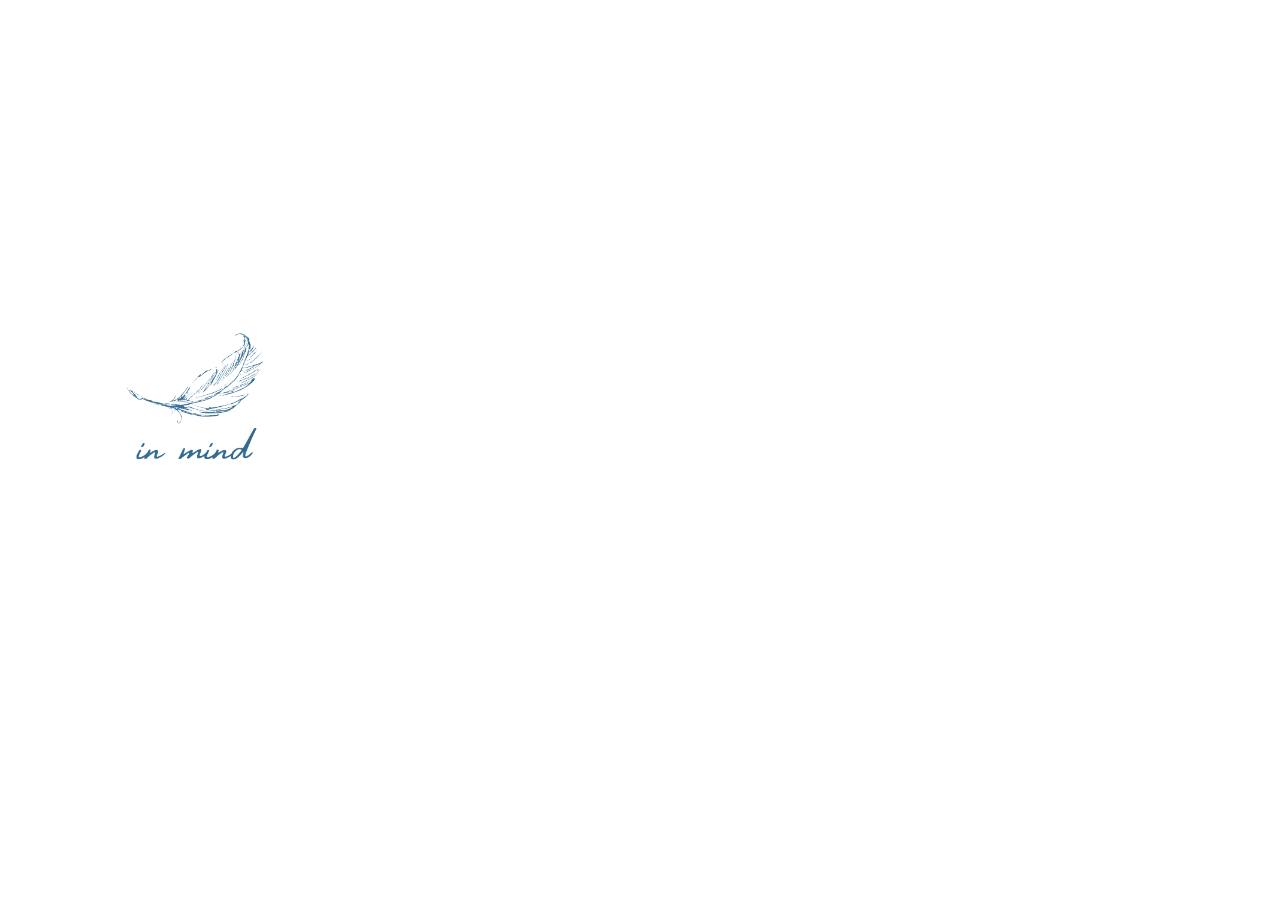
==== commit 92f8f12d: "splash image 추가" ====
--- a/index.html
+++ b/index.html
@@ -1,189 +1,20 @@
 <!DOCTYPE html>
-<html lang="ko">
+<html lang="en">
 
 <head>
     <meta charset="UTF-8">
     <meta http-equiv="X-UA-Compatible" content="IE=edge">
     <meta name="viewport" content="width=device-width, initial-scale=1.0">
-
-    <title>LikeLion IDEATON</title>
-    <link rel="stylesheet" href="https://cdnjs.cloudflare.com/ajax/libs/font-awesome/5.15.3/css/all.min.css" />
-    <link rel="stylesheet" href="../style/info.css">
+    <title>Document</title>
+    <link rel="stylesheet" href="style/logo.css">
 </head>
 
 <body>
-    <div class="main_banner">
-        <div class="title__section">
-            <i class="fa-solid fa-bars"></i>
-            <h2 class="logo">IN MIND</h2>
-        </div>
-        <!-- Image__section -->
-        <div class="image__section">
-            <img class="rectangle" src="../imgs/Rectangle.png" alt="">
-            <img class="profile__image" src="../imgs/main_profile.png" alt="">
-            <div>
-                <h1 class="title kbolder">김호연</h1>
-                <span class="subtitle kbolder">추억보관소</span>
-                <div class="day__section">
-                    <span class="day__check">당신이 떠난 뒤</span>
-                    <div class="day__title">
-                        <h5 class="day__detail">365</h5>
-                        <div class="day__description">
-                            <span>일이<br>지났어요</span>
-                        </div>
-                    </div>
-                </div>
-                <div class="gift__section">
-                    <button class="gift__button">
-                        <span>선물하기</span>
-                    </button>
-                    <button class="gift__button">
-                        <span>헌화하기</span>
-                    </button>
-
-                </div>
-            </div>
-            <div class="box__section">
-                <div class="day__box">
-                    <span class="box__title">방명록</span>
-                    <h4 class="box__content title kbolder">36</h4>
-                    <span class="box__description">분이 남기셨어요</span>
-                </div>
-                <div class="day__box">
-                    <span class="box__title">백합</span>
-                    <h4 class="box__content title kbolder">89</h4>
-                    <span class="box__description">송이</span>
-                </div>
-                <div class="day__box">
-                    <span class="box__title">최근 다녀간 날</span>
-                    <h4 class="box__content title kbolder">23.04.10</h4>
-                    <span class="box__description">+31일이 지났어요</span>
-                </div>
-            </div>
-        </div>
+    <div class="main">
+        <a class="logo" href="pages/page1.html">
+            <img class="logo__img" src="imgs/logo__.png" alt="">
+        </a>
     </div>
-    <!-- 공백 -->
-    <div class="margin"></div>
-    <!-- NAVIGATION -->
-    <div class="tab">
-        <li><a href="pages/page1.html">일대기</a></li>
-        <li class="now">개인정보</li>
-        <li><a href="pages/album.html">앨범</a></li>
-        <li><a href="pages/guestbook.html"> 방명록</a></li>
-    </div>
-
-    <!-- INFO SECTION -->
-    <div class="info">
-        <h1 class="title Ebolder info__title">In, Kevin's Space</h1>
-        <span class="subtitle info__description">1988.02.13 - 2023.04.20</span>
-    </div>
-    <!-- Playlist -->
-    <div class="playlist">
-        <div class="playlist__title">
-            <i class="fa-solid fa-compact-disc"></i>
-            <h4 class="title kbolder">플레이리스트</h4>
-        </div>
-        <div class="playlist__widget">
-            <img class="album" src="imgs/album.jpeg" alt="">
-            <img class="record" src="imgs/lppan.png" alt="">
-            <div class="playlist__info">
-                <h2 class="music__title">All You Need Is Love</h2>
-                <span class="music__writer subtitle">The Beatles</span>
-                <div class="playbar">
-                    <i class="fa-solid fa-backward-fast"></i>
-                    <i class="fa-solid fa-pause"></i>
-                    <i class="fa-solid fa-forward-fast"></i>
-                </div>
-            </div>
-        </div>
-    </div>
-    <div class="bordersection">
-    </div>
-
-    <div class="info__nav">
-        <li class="info__btn">개인정보</li>
-        <li class="info__clicked">영화</li>
-        <li class="info__btn">하키</li>
-        <li class="info__btn">+</li>
-    </div>
-    <!-- 영화 파트 -->
-
-    <div class="movie__section">
-        <div class="section__title">
-            <i class="fa-solid fa-film"></i>
-            <h4 class="title kbolder">영화</h4>
-        </div>
-        <div class="card__section">
-            <div class="movie__card">
-                <img class="movie__img" src="imgs/Interstellar.jpeg" alt="">
-                <div class="movie__description">
-                    <h4 class="movie__title subtitle">Interstellar (2014)</h4>
-                    <span class="movie__director">Christoper Nolan</span>
-                </div>
-            </div>
-
-            <div class="movie__card">
-                <img class="movie__img" src="imgs/bigfish.jpeg" alt="">
-                <div class="movie__description">
-                    <h4 class="movie__title subtitle">Big Fish (2003)</h4>
-                    <span class="movie__director">Tim Burton</span>
-                </div>
-            </div>
-            <div class="movie__card">
-                <img class="movie__img" src="imgs/eternal.jpeg" alt="">
-                <div class="movie__description">
-                    <h4 class="movie__title subtitle">이터널 선샤인 (2005)</h4>
-                    <span class="movie__director">Michel Gondry</span>
-                </div>
-            </div>
-        </div>
-    </div>
-    <!-- border -->
-    <div class="bordersection"></div>
-    <!-- blog -->
-    <div class="blog__section">
-        <div class="section__title">
-            <i class="fa-regular fa-pen-to-square"></i>
-            <h4 class="title kbolder">블로그</h4>
-        </div>
-        <div class="blog__card">
-            <img class="blog__image" src="imgs/loveletter.jpeg" alt="">
-            <div class="blog__description">
-                <h4 class="subtitle">
-                    러브레터, 우리가 기억을 통해 위로받는 방식들
-                </h4>
-                <p class="blog__summary">
-                    당신이 없는 오늘의 상실감은 당신과 함께했던 찬란한 나날의 그림자와도 같기에 나는 마치 담배를 끊 지 못하는 사람처럼 아픈 기억을 끊지 못하고...
-                </p>
-                <div class="blog__writer">
-                    <span class="sns">
-                        <i class="fa-brands fa-blogger"></i>Kevin`s Movie Letter
-                    </span>
-                    <span class="date">2019.06.14</span>
-                </div>
-            </div>
-        </div>
-
-        <div class="blog__card">
-            <img class="blog__image" src="imgs/loveletter.jpeg" alt="">
-            <div class="blog__description">
-                <h4 class="subtitle">
-                    러브레터, 우리가 기억을 통해 위로받는 방식들
-                </h4>
-                <p class="blog__summary">
-                    당신이 없는 오늘의 상실감은 당신과 함께했던 찬란한 나날의 그림자와도 같기에 나는 마치 담배를 끊 지 못하는 사람처럼 아픈 기억을 끊지 못하고...
-                </p>
-                <div class="blog__writer">
-                    <span class="sns">
-                        <i class="fa-brands fa-blogger"></i>Kevin`s Movie Letter
-                    </span>
-                    <span class="date">2019.06.14</span>
-                </div>
-            </div>
-        </div>
-    </div>
-
-    <script src="https://kit.fontawesome.com/4b1b744422.js" crossorigin="anonymous"></script>
 </body>
 
 </html>--- a/style/logo.css
+++ b/style/logo.css
@@ -0,0 +1,40 @@
+* {
+    padding: 0;
+    margin: 0;
+    box-sizing: border-box;
+}
+
+a {
+    text-decoration: none;
+}
+
+a:visited {
+    color: inherit;
+}
+
+li,
+ul {
+    list-style: none;
+}
+
+:root {
+    width: 393px;
+    height: 852px;
+}
+
+.main {
+    display: flex;
+    justify-content: center;
+    align-items: center;
+    width: 100%;
+    height: 800px;
+
+}
+
+.logo {}
+
+.logo__img {
+    width: 150px;
+    height: 150px;
+    object-fit: cover;
+}